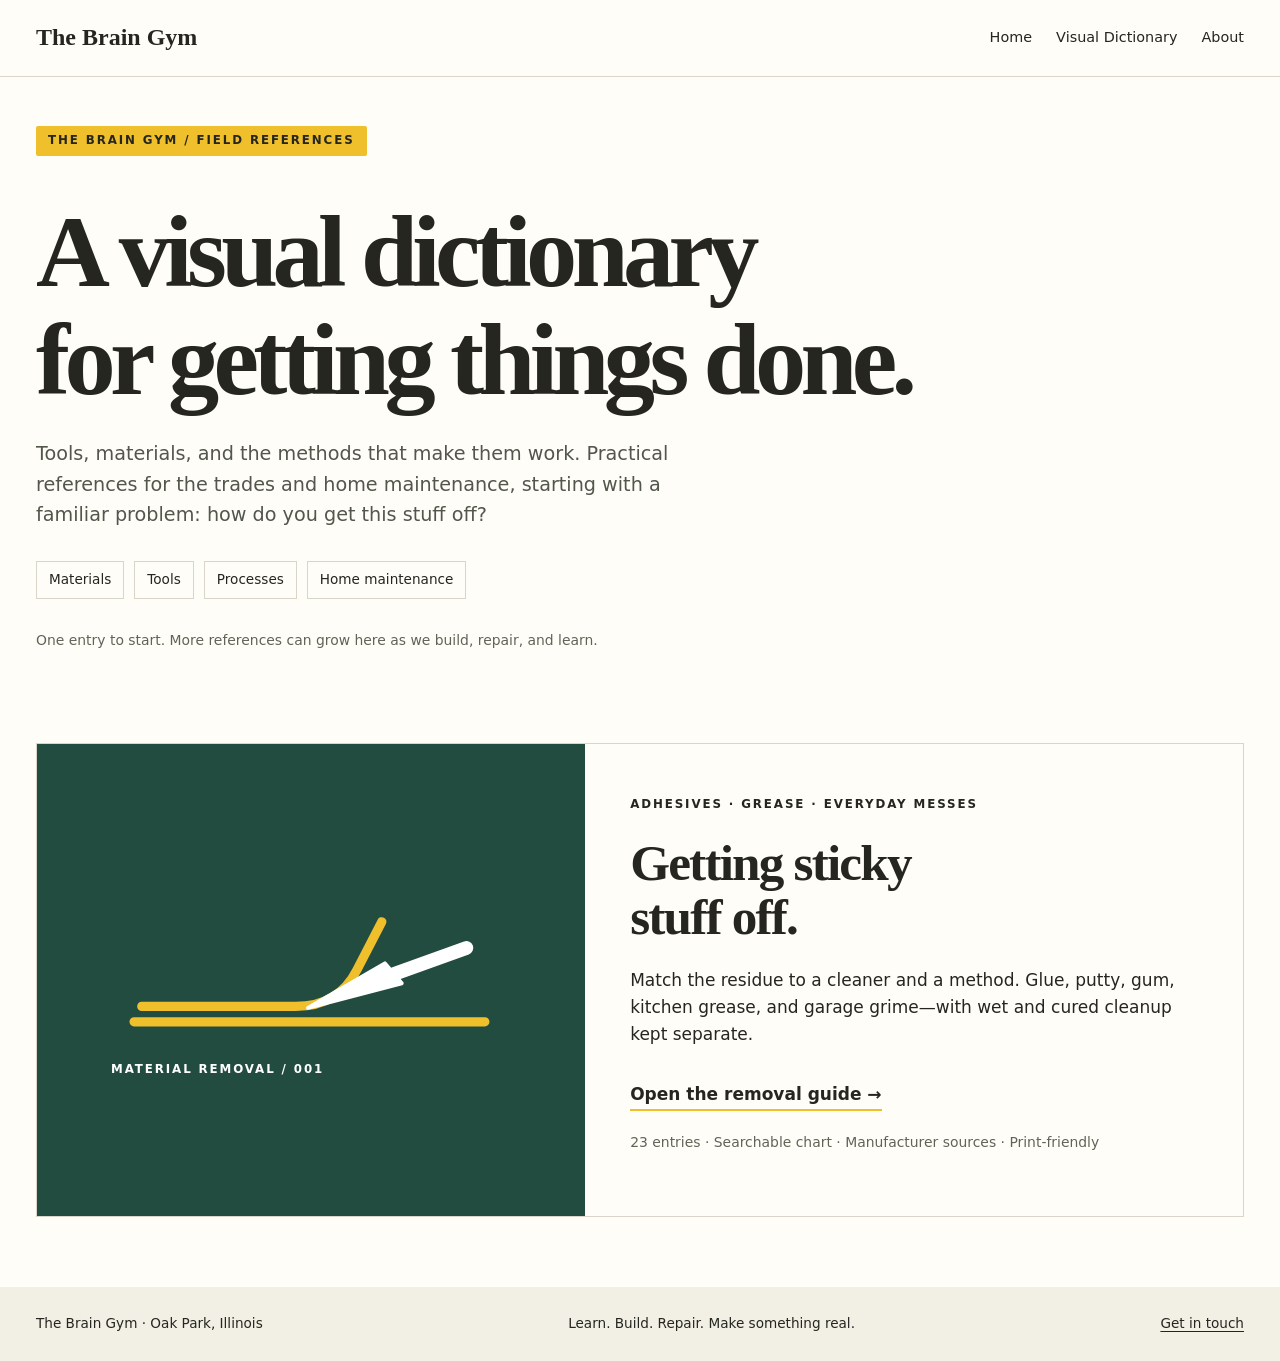
==== visual-dictionary/index.html @ 0ac81e7b "Add Brain Gym visual dictionary and sourced sticky-material removal guide" ====
<!doctype html><html lang="en"><head><meta charset="utf-8"><meta name="viewport" content="width=device-width,initial-scale=1"><meta name="description" content="Visual Dictionary — The Brain Gym visual dictionary of trades and home maintenance."><meta name="theme-color" content="#234c40"><title>Visual Dictionary | The Brain Gym</title><style>
:root{--ink:#252620;--muted:#626357;--paper:#fffdf7;--soft:#f2efe5;--line:#d9d6c9;--yellow:#efbf2c;--green:#234c40;--mint:#e1eee6;--rust:#8b482f}*{box-sizing:border-box}body{margin:0;background:var(--paper);color:var(--ink);font:17px/1.6 system-ui,sans-serif}a{color:inherit;text-underline-offset:.2em}a:hover{color:var(--rust)}h1,h2,h3,.brand{font-family:Georgia,serif;line-height:1.06}h1{font-size:clamp(3.2rem,8vw,6.9rem);letter-spacing:-.055em;margin:24px 0}h2{font-size:clamp(2rem,4vw,3.2rem);letter-spacing:-.035em;margin:12px 0 22px}h3{font-size:1.5rem;margin:16px 0 10px}p{margin:0 0 18px}.wrap{max-width:1400px;margin:auto;padding:0 36px}.top{border-bottom:1px solid var(--line)}.top .wrap{display:flex;gap:24px;justify-content:space-between;align-items:center;min-height:76px}.brand{font-size:1.5rem;font-weight:bold;text-decoration:none}.top nav{display:flex;gap:24px;font-size:.9rem}.top nav a{text-decoration:none}.eyebrow{font:700 .74rem/1.5 system-ui,sans-serif;text-transform:uppercase;letter-spacing:.16em}.intro{padding-top:48px;padding-bottom:54px}.crumb{font-size:.85rem;color:var(--muted);margin-bottom:40px}.hero-grid{display:grid;grid-template-columns:1.4fr 1fr;gap:64px;align-items:end}.deck{max-width:690px;font-size:1.2rem;color:#52564b}.issue{display:inline-block;background:var(--yellow);padding:6px 12px;border-radius:2px}.hero-note{border-top:2px solid var(--green);padding:22px 0 0}.hero-note strong{font-family:Georgia,serif;font-size:1.6rem;line-height:1.25;display:block;margin-bottom:12px}.small{font-size:.87rem;color:var(--muted)}.mechanisms{background:var(--green);color:var(--paper);padding:42px 0 48px}.mechanisms .eyebrow{color:#d5e3cc}.method-grid{display:grid;grid-template-columns:repeat(4,1fr);gap:28px}.method svg{width:100%;height:112px;border-bottom:1px solid #749082;display:block}.method p{color:#dce8df;font-size:.91rem;margin:0}.method h3{font-size:1.45rem}.guide{padding-top:54px;padding-bottom:54px}.toolbar{display:flex;gap:16px;align-items:end;flex-wrap:wrap;padding:20px;background:var(--soft);border:1px solid var(--line)}label{display:flex;flex-direction:column;gap:6px;font-size:.8rem;font-weight:700}label.search{flex:1;min-width:200px}input,select,button{font:inherit}input,select{height:46px;border:1px solid #999c8e;background:var(--paper);color:var(--ink);border-radius:3px;padding:8px 12px;width:100%}button,.button{border:1px solid var(--ink);padding:11px 18px;background:var(--ink);color:white;cursor:pointer;font:600 .9rem/1.4 system-ui,sans-serif;text-decoration:none;display:inline-block;border-radius:2px}button:hover,.button:hover{background:var(--green);color:white}:focus-visible{outline:3px solid #b37613;outline-offset:3px}.legend{display:flex;gap:18px;flex-wrap:wrap;font-size:.85rem;margin:18px 0}.legend span{display:inline-flex;gap:7px;align-items:center}.tag{font-size:.75rem;font-weight:700;background:var(--mint);color:var(--green);padding:4px 8px;border-radius:3px;display:inline-block;line-height:1.35}.tag.dry{background:#f5e6c5;color:#754619}.dash{color:#797b6f}.table-wrap{overflow-x:auto;border:1px solid var(--line)}table{border-collapse:collapse;width:100%;font-size:.84rem;min-width:1100px}caption{text-align:left;padding:16px;background:var(--soft);font-weight:600}th{text-align:left;vertical-align:bottom;background:var(--green);color:white;padding:15px 12px;font-size:.76rem}td{padding:16px 12px;border-bottom:1px solid var(--line);vertical-align:top}tbody tr:nth-child(even){background:#f7f5ee}td:first-child{width:190px}td strong{display:block;font-size:.95rem;line-height:1.3}td small{display:block;color:var(--muted);margin-top:5px}td:last-child{width:300px;min-width:245px}td .sources{margin-top:10px;font-size:.78rem}td .sources a{margin-right:8px}tr[hidden]{display:none!important}.empty{padding:32px;background:var(--soft)}.notes{margin-top:18px;font-size:.85rem;color:var(--muted)}.notes p{margin:8px 0}.practice{display:grid;grid-template-columns:1fr 1fr;gap:40px;padding-top:42px;padding-bottom:42px;border-top:1px solid var(--line)}.practice article{padding:28px;background:var(--soft)}.practice h3{margin-top:0}.practice ul{padding-left:20px}.practice li{margin:10px 0}.refs{border-top:1px solid var(--line);padding-top:48px;padding-bottom:48px}.refs ol{columns:2;column-gap:50px;padding-left:25px;font-size:.9rem}.refs li{break-inside:avoid;margin:0 0 12px;padding-left:5px}.refs li:target{background:#ffedaa}.footer{padding:26px 0;background:var(--soft);font-size:.85rem}.footer .wrap{display:flex;justify-content:space-between;gap:20px;flex-wrap:wrap}.entry{border:1px solid var(--line);display:grid;grid-template-columns:1fr 1.2fr;text-decoration:none;margin:20px 0 70px;background:var(--paper)}.entry-art{padding:42px;background:var(--green);color:white;display:grid;place-content:center}.entry-art svg{width:100%;max-width:400px;height:180px}.entry-copy{padding:45px}.entry-copy h2{margin-top:20px}.entry:hover{border-color:var(--green);color:var(--ink)}.entry .arrow{display:inline-block;border-bottom:2px solid var(--yellow);font-weight:700;margin-top:15px}.topic-list{display:flex;gap:10px;flex-wrap:wrap;margin:30px 0}.topic-list span{border:1px solid var(--line);padding:7px 12px;font-size:.85rem}
@media(max-width:950px){.hero-grid{grid-template-columns:1fr;gap:20px}.method-grid{grid-template-columns:1fr 1fr}.practice{gap:20px}.entry-copy{padding:30px}}
@media(max-width:650px){.wrap{padding:0 20px}.top .wrap{padding-top:15px;padding-bottom:15px;align-items:flex-start;flex-direction:column;gap:10px}.top nav{gap:18px}.intro{padding-top:28px;padding-bottom:36px}.crumb{margin-bottom:25px}.method-grid{gap:20px}.method h3{font-size:1.25rem}.method p{font-size:.83rem}.guide{padding-top:35px}.toolbar{gap:12px;padding:15px}.toolbar label{flex:1;min-width:135px}.toolbar label.search{flex-basis:100%}.practice,.entry{grid-template-columns:1fr}.refs ol{columns:1}.entry-copy{padding:25px}.entry-art{padding:20px}.table-wrap{border:0;overflow:visible}table{min-width:0;display:block}caption{display:block;font-size:.8rem;padding:12px}thead{display:none}tbody{display:block}tbody tr{display:grid;grid-template-columns:1fr 1fr;border:1px solid var(--line);margin-bottom:18px;background:var(--paper)!important}td{display:block;width:auto!important;min-width:0!important;padding:12px;border:0}td:first-child,td:last-child{grid-column:1/-1;background:var(--soft)}td:first-child strong{font-size:1.13rem}td:not(:first-child):not(:last-child)::before{content:attr(data-label);display:block;color:var(--muted);font-size:.7rem;margin-bottom:6px;font-weight:700}td:last-child{font-size:.88rem}.notes{font-size:.8rem}.legend{gap:10px}.hero-note{margin-top:10px}.entry{margin-bottom:40px}}
@media print{body{font-size:10pt;background:white;color:black}.top,.toolbar,.no-print,.mechanisms{display:none}.wrap{max-width:none;padding:0}.intro{padding-top:0;padding-bottom:15px}h1{font-size:32pt}.hero-grid{display:block}.hero-note{display:none}.guide{padding-top:10px;padding-bottom:10px}.table-wrap{overflow:visible;border:0}table{min-width:0;font-size:8pt;display:table}thead{display:table-header-group}tbody{display:table-row-group}tbody tr{display:table-row!important;break-inside:avoid}td,th{padding:6px;display:table-cell}td:first-child{width:120px}td:last-child{min-width:0;width:210px}th{background:#eee;color:black}caption{display:table-caption}a{color:black}.refs ol{columns:2;font-size:8pt}.practice{gap:15px}.practice article{padding:12px}.refs{padding-top:15px}.tag{font-size:7pt}.legend{font-size:8pt}.footer{background:white}}
</style></head><body><header class="top"><div class="wrap"><a class="brand" href="../index.html">The Brain Gym</a><nav aria-label="Main navigation"><a href="../index.html">Home</a><a href="index.html" aria-current="page">Visual Dictionary</a><a href="../about.html">About</a></nav></div></header><main><section class="intro wrap"><p class="eyebrow issue">The Brain Gym / Field references</p><h1>A visual dictionary<br>for getting things done.</h1><p class="deck">Tools, materials, and the methods that make them work. Practical references for the trades and home maintenance, starting with a familiar problem: how do you get this stuff off?</p><div class="topic-list" aria-label="Dictionary scope"><span>Materials</span><span>Tools</span><span>Processes</span><span>Home maintenance</span></div><p class="small">One entry to start. More references can grow here as we build, repair, and learn.</p></section><section class="wrap" aria-label="Dictionary entries"><a class="entry" href="sticky-materials.html"><div class="entry-art"><svg viewBox="0 0 260 110" role="img" aria-label="A scraper lifting a layer from a surface"><g fill="none" stroke="currentColor" stroke-width="2.5" stroke-linecap="round" stroke-linejoin="round"><path d="M15 88h228M20 78h100q28 0 40-24l16-31" stroke="#efbf2c" stroke-width="6"/><path d="m128 79 61-16-11-13-50 29z" fill="currentColor"/><path d="m184 57 47-17" stroke-width="9"/></g></svg><span class="eyebrow">Material removal / 001</span></div><div class="entry-copy"><span class="eyebrow">Adhesives · Grease · Everyday messes</span><h2>Getting sticky<br>stuff off.</h2><p>Match the residue to a cleaner and a method. Glue, putty, gum, kitchen grease, and garage grime—with wet and cured cleanup kept separate.</p><span class="arrow">Open the removal guide →</span><p class="small" style="margin-top:20px">23 entries · Searchable chart · Manufacturer sources · Print-friendly</p></div></a></section></main><footer class="footer"><div class="wrap"><span>The Brain Gym · Oak Park, Illinois</span><span>Learn. Build. Repair. Make something real.</span><a href="mailto:misterb@opbraingym.com">Get in touch</a></div></footer></body></html>
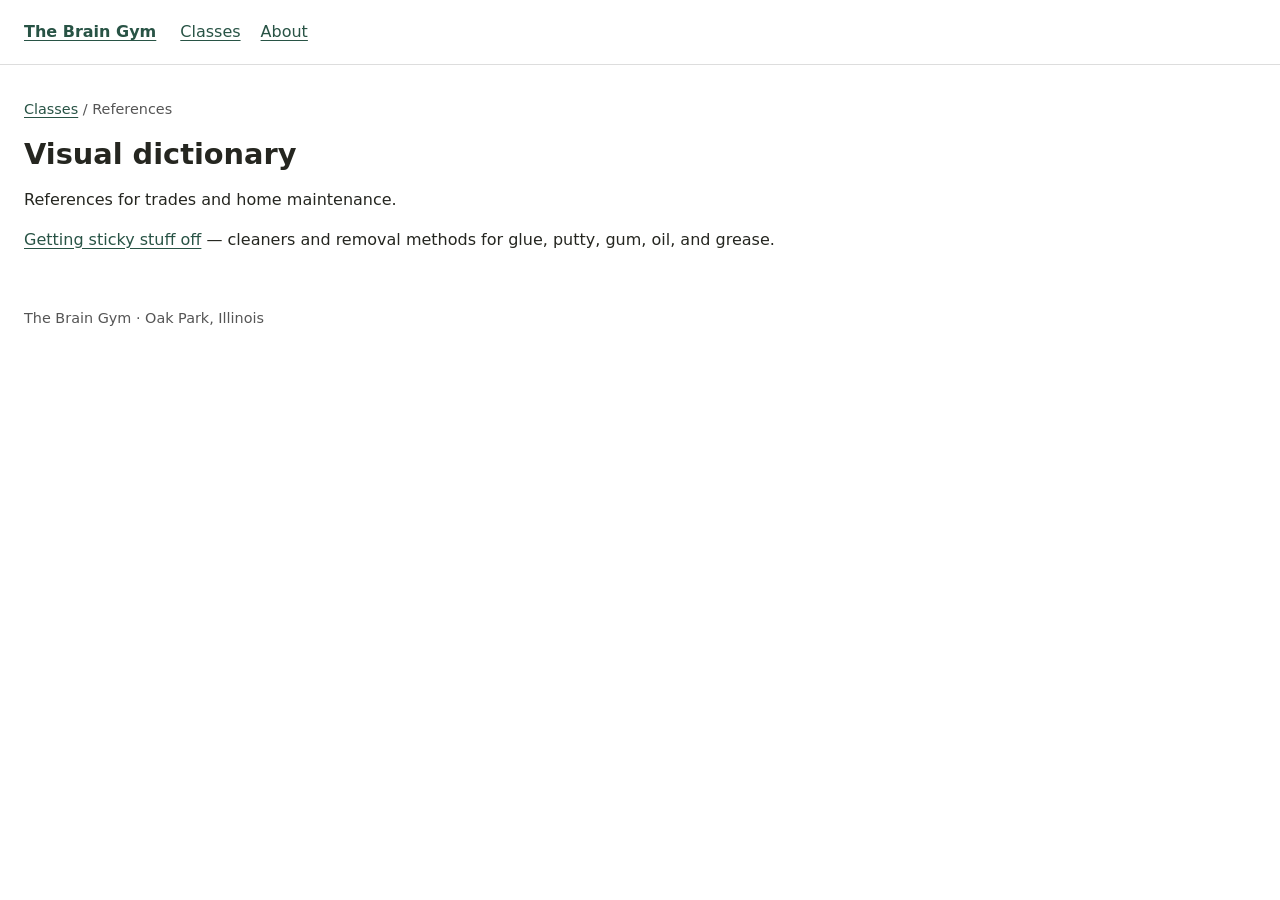
==== commit 44523617: "Simplify cleanup guide into sticky-header matrix under Classes" ====
--- a/visual-dictionary/index.html
+++ b/visual-dictionary/index.html
@@ -1,6 +1 @@
-<!doctype html><html lang="en"><head><meta charset="utf-8"><meta name="viewport" content="width=device-width,initial-scale=1"><meta name="description" content="Visual Dictionary — The Brain Gym visual dictionary of trades and home maintenance."><meta name="theme-color" content="#234c40"><title>Visual Dictionary | The Brain Gym</title><style>
-:root{--ink:#252620;--muted:#626357;--paper:#fffdf7;--soft:#f2efe5;--line:#d9d6c9;--yellow:#efbf2c;--green:#234c40;--mint:#e1eee6;--rust:#8b482f}*{box-sizing:border-box}body{margin:0;background:var(--paper);color:var(--ink);font:17px/1.6 system-ui,sans-serif}a{color:inherit;text-underline-offset:.2em}a:hover{color:var(--rust)}h1,h2,h3,.brand{font-family:Georgia,serif;line-height:1.06}h1{font-size:clamp(3.2rem,8vw,6.9rem);letter-spacing:-.055em;margin:24px 0}h2{font-size:clamp(2rem,4vw,3.2rem);letter-spacing:-.035em;margin:12px 0 22px}h3{font-size:1.5rem;margin:16px 0 10px}p{margin:0 0 18px}.wrap{max-width:1400px;margin:auto;padding:0 36px}.top{border-bottom:1px solid var(--line)}.top .wrap{display:flex;gap:24px;justify-content:space-between;align-items:center;min-height:76px}.brand{font-size:1.5rem;font-weight:bold;text-decoration:none}.top nav{display:flex;gap:24px;font-size:.9rem}.top nav a{text-decoration:none}.eyebrow{font:700 .74rem/1.5 system-ui,sans-serif;text-transform:uppercase;letter-spacing:.16em}.intro{padding-top:48px;padding-bottom:54px}.crumb{font-size:.85rem;color:var(--muted);margin-bottom:40px}.hero-grid{display:grid;grid-template-columns:1.4fr 1fr;gap:64px;align-items:end}.deck{max-width:690px;font-size:1.2rem;color:#52564b}.issue{display:inline-block;background:var(--yellow);padding:6px 12px;border-radius:2px}.hero-note{border-top:2px solid var(--green);padding:22px 0 0}.hero-note strong{font-family:Georgia,serif;font-size:1.6rem;line-height:1.25;display:block;margin-bottom:12px}.small{font-size:.87rem;color:var(--muted)}.mechanisms{background:var(--green);color:var(--paper);padding:42px 0 48px}.mechanisms .eyebrow{color:#d5e3cc}.method-grid{display:grid;grid-template-columns:repeat(4,1fr);gap:28px}.method svg{width:100%;height:112px;border-bottom:1px solid #749082;display:block}.method p{color:#dce8df;font-size:.91rem;margin:0}.method h3{font-size:1.45rem}.guide{padding-top:54px;padding-bottom:54px}.toolbar{display:flex;gap:16px;align-items:end;flex-wrap:wrap;padding:20px;background:var(--soft);border:1px solid var(--line)}label{display:flex;flex-direction:column;gap:6px;font-size:.8rem;font-weight:700}label.search{flex:1;min-width:200px}input,select,button{font:inherit}input,select{height:46px;border:1px solid #999c8e;background:var(--paper);color:var(--ink);border-radius:3px;padding:8px 12px;width:100%}button,.button{border:1px solid var(--ink);padding:11px 18px;background:var(--ink);color:white;cursor:pointer;font:600 .9rem/1.4 system-ui,sans-serif;text-decoration:none;display:inline-block;border-radius:2px}button:hover,.button:hover{background:var(--green);color:white}:focus-visible{outline:3px solid #b37613;outline-offset:3px}.legend{display:flex;gap:18px;flex-wrap:wrap;font-size:.85rem;margin:18px 0}.legend span{display:inline-flex;gap:7px;align-items:center}.tag{font-size:.75rem;font-weight:700;background:var(--mint);color:var(--green);padding:4px 8px;border-radius:3px;display:inline-block;line-height:1.35}.tag.dry{background:#f5e6c5;color:#754619}.dash{color:#797b6f}.table-wrap{overflow-x:auto;border:1px solid var(--line)}table{border-collapse:collapse;width:100%;font-size:.84rem;min-width:1100px}caption{text-align:left;padding:16px;background:var(--soft);font-weight:600}th{text-align:left;vertical-align:bottom;background:var(--green);color:white;padding:15px 12px;font-size:.76rem}td{padding:16px 12px;border-bottom:1px solid var(--line);vertical-align:top}tbody tr:nth-child(even){background:#f7f5ee}td:first-child{width:190px}td strong{display:block;font-size:.95rem;line-height:1.3}td small{display:block;color:var(--muted);margin-top:5px}td:last-child{width:300px;min-width:245px}td .sources{margin-top:10px;font-size:.78rem}td .sources a{margin-right:8px}tr[hidden]{display:none!important}.empty{padding:32px;background:var(--soft)}.notes{margin-top:18px;font-size:.85rem;color:var(--muted)}.notes p{margin:8px 0}.practice{display:grid;grid-template-columns:1fr 1fr;gap:40px;padding-top:42px;padding-bottom:42px;border-top:1px solid var(--line)}.practice article{padding:28px;background:var(--soft)}.practice h3{margin-top:0}.practice ul{padding-left:20px}.practice li{margin:10px 0}.refs{border-top:1px solid var(--line);padding-top:48px;padding-bottom:48px}.refs ol{columns:2;column-gap:50px;padding-left:25px;font-size:.9rem}.refs li{break-inside:avoid;margin:0 0 12px;padding-left:5px}.refs li:target{background:#ffedaa}.footer{padding:26px 0;background:var(--soft);font-size:.85rem}.footer .wrap{display:flex;justify-content:space-between;gap:20px;flex-wrap:wrap}.entry{border:1px solid var(--line);display:grid;grid-template-columns:1fr 1.2fr;text-decoration:none;margin:20px 0 70px;background:var(--paper)}.entry-art{padding:42px;background:var(--green);color:white;display:grid;place-content:center}.entry-art svg{width:100%;max-width:400px;height:180px}.entry-copy{padding:45px}.entry-copy h2{margin-top:20px}.entry:hover{border-color:var(--green);color:var(--ink)}.entry .arrow{display:inline-block;border-bottom:2px solid var(--yellow);font-weight:700;margin-top:15px}.topic-list{display:flex;gap:10px;flex-wrap:wrap;margin:30px 0}.topic-list span{border:1px solid var(--line);padding:7px 12px;font-size:.85rem}
-@media(max-width:950px){.hero-grid{grid-template-columns:1fr;gap:20px}.method-grid{grid-template-columns:1fr 1fr}.practice{gap:20px}.entry-copy{padding:30px}}
-@media(max-width:650px){.wrap{padding:0 20px}.top .wrap{padding-top:15px;padding-bottom:15px;align-items:flex-start;flex-direction:column;gap:10px}.top nav{gap:18px}.intro{padding-top:28px;padding-bottom:36px}.crumb{margin-bottom:25px}.method-grid{gap:20px}.method h3{font-size:1.25rem}.method p{font-size:.83rem}.guide{padding-top:35px}.toolbar{gap:12px;padding:15px}.toolbar label{flex:1;min-width:135px}.toolbar label.search{flex-basis:100%}.practice,.entry{grid-template-columns:1fr}.refs ol{columns:1}.entry-copy{padding:25px}.entry-art{padding:20px}.table-wrap{border:0;overflow:visible}table{min-width:0;display:block}caption{display:block;font-size:.8rem;padding:12px}thead{display:none}tbody{display:block}tbody tr{display:grid;grid-template-columns:1fr 1fr;border:1px solid var(--line);margin-bottom:18px;background:var(--paper)!important}td{display:block;width:auto!important;min-width:0!important;padding:12px;border:0}td:first-child,td:last-child{grid-column:1/-1;background:var(--soft)}td:first-child strong{font-size:1.13rem}td:not(:first-child):not(:last-child)::before{content:attr(data-label);display:block;color:var(--muted);font-size:.7rem;margin-bottom:6px;font-weight:700}td:last-child{font-size:.88rem}.notes{font-size:.8rem}.legend{gap:10px}.hero-note{margin-top:10px}.entry{margin-bottom:40px}}
-@media print{body{font-size:10pt;background:white;color:black}.top,.toolbar,.no-print,.mechanisms{display:none}.wrap{max-width:none;padding:0}.intro{padding-top:0;padding-bottom:15px}h1{font-size:32pt}.hero-grid{display:block}.hero-note{display:none}.guide{padding-top:10px;padding-bottom:10px}.table-wrap{overflow:visible;border:0}table{min-width:0;font-size:8pt;display:table}thead{display:table-header-group}tbody{display:table-row-group}tbody tr{display:table-row!important;break-inside:avoid}td,th{padding:6px;display:table-cell}td:first-child{width:120px}td:last-child{min-width:0;width:210px}th{background:#eee;color:black}caption{display:table-caption}a{color:black}.refs ol{columns:2;font-size:8pt}.practice{gap:15px}.practice article{padding:12px}.refs{padding-top:15px}.tag{font-size:7pt}.legend{font-size:8pt}.footer{background:white}}
-</style></head><body><header class="top"><div class="wrap"><a class="brand" href="../index.html">The Brain Gym</a><nav aria-label="Main navigation"><a href="../index.html">Home</a><a href="index.html" aria-current="page">Visual Dictionary</a><a href="../about.html">About</a></nav></div></header><main><section class="intro wrap"><p class="eyebrow issue">The Brain Gym / Field references</p><h1>A visual dictionary<br>for getting things done.</h1><p class="deck">Tools, materials, and the methods that make them work. Practical references for the trades and home maintenance, starting with a familiar problem: how do you get this stuff off?</p><div class="topic-list" aria-label="Dictionary scope"><span>Materials</span><span>Tools</span><span>Processes</span><span>Home maintenance</span></div><p class="small">One entry to start. More references can grow here as we build, repair, and learn.</p></section><section class="wrap" aria-label="Dictionary entries"><a class="entry" href="sticky-materials.html"><div class="entry-art"><svg viewBox="0 0 260 110" role="img" aria-label="A scraper lifting a layer from a surface"><g fill="none" stroke="currentColor" stroke-width="2.5" stroke-linecap="round" stroke-linejoin="round"><path d="M15 88h228M20 78h100q28 0 40-24l16-31" stroke="#efbf2c" stroke-width="6"/><path d="m128 79 61-16-11-13-50 29z" fill="currentColor"/><path d="m184 57 47-17" stroke-width="9"/></g></svg><span class="eyebrow">Material removal / 001</span></div><div class="entry-copy"><span class="eyebrow">Adhesives · Grease · Everyday messes</span><h2>Getting sticky<br>stuff off.</h2><p>Match the residue to a cleaner and a method. Glue, putty, gum, kitchen grease, and garage grime—with wet and cured cleanup kept separate.</p><span class="arrow">Open the removal guide →</span><p class="small" style="margin-top:20px">23 entries · Searchable chart · Manufacturer sources · Print-friendly</p></div></a></section></main><footer class="footer"><div class="wrap"><span>The Brain Gym · Oak Park, Illinois</span><span>Learn. Build. Repair. Make something real.</span><a href="mailto:misterb@opbraingym.com">Get in touch</a></div></footer></body></html>+<!doctype html><html lang="en"><head><meta charset="utf-8"><meta name="viewport" content="width=device-width,initial-scale=1"><title>Class references | The Brain Gym</title><style>*{box-sizing:border-box}body{margin:0;color:#252620;background:#fff;font:16px/1.5 system-ui,sans-serif}header,main,footer{max-width:1440px;margin:auto;padding:20px 24px}header{border-bottom:1px solid #ddd;display:flex;gap:24px;align-items:center}a{color:#285345;text-underline-offset:3px}header>a{font-weight:700}nav{display:flex;gap:20px}h1{font-size:1.8rem;line-height:1.2;margin:16px 0}h2{font-size:1.2rem;margin-top:30px}p{max-width:95ch}.crumb,footer{font-size:.9rem;color:#555}.table-wrap{overflow:auto;max-height:72vh;border:1px solid #bbb;isolation:isolate;overscroll-behavior:contain}table{border-collapse:separate;border-spacing:0;font-size:.85rem;min-width:1840px;width:100%}th,td{border-right:1px solid #ddd;border-bottom:1px solid #ddd;padding:12px 10px;text-align:center;vertical-align:top}thead th{position:sticky;top:0;z-index:3;background:#ededeb;min-width:110px}tbody th{position:sticky;left:0;z-index:2;background:#f8f8f6;text-align:left;min-width:235px;max-width:235px}thead th:first-child{left:0;z-index:4;min-width:235px;background:#e4e4e0;text-align:left}tbody tr:nth-child(even) td{background:#fafafa}small{display:block;font-weight:400;color:#555}td{color:#244c3e}td.empty{color:#777}li{margin-bottom:12px;scroll-margin-top:20px}.notes{max-width:105ch}.table-wrap:focus{outline:3px solid #285345;outline-offset:3px}@media(max-width:600px){header,main,footer{padding:16px}h1{font-size:1.5rem}tbody th,thead th:first-child{min-width:170px;max-width:170px}th,td{padding:10px 8px}.table-wrap{max-height:70vh}}@media print{@page{size:landscape;margin:10mm}header,footer,.scroll-tip{display:none}main{padding:0}table{min-width:0;font-size:7pt}th,td{padding:4px;min-width:0!important;max-width:none!important}.table-wrap{overflow:visible;max-height:none;border:0}thead th,tbody th{position:static}thead{display:table-header-group}tr{break-inside:avoid}.notes{font-size:9pt}}</style></head><body><header><a href="../index.html">The Brain Gym</a><nav aria-label="Main navigation"><a href="../classes.html">Classes</a><a href="../about.html">About</a></nav></header><main><p class="crumb"><a href="../classes.html">Classes</a> / References</p><h1>Visual dictionary</h1><p>References for trades and home maintenance.</p><p><a href="sticky-materials.html">Getting sticky stuff off</a> — cleaners and removal methods for glue, putty, gum, oil, and grease.</p></main><footer>The Brain Gym · Oak Park, Illinois</footer></body></html>
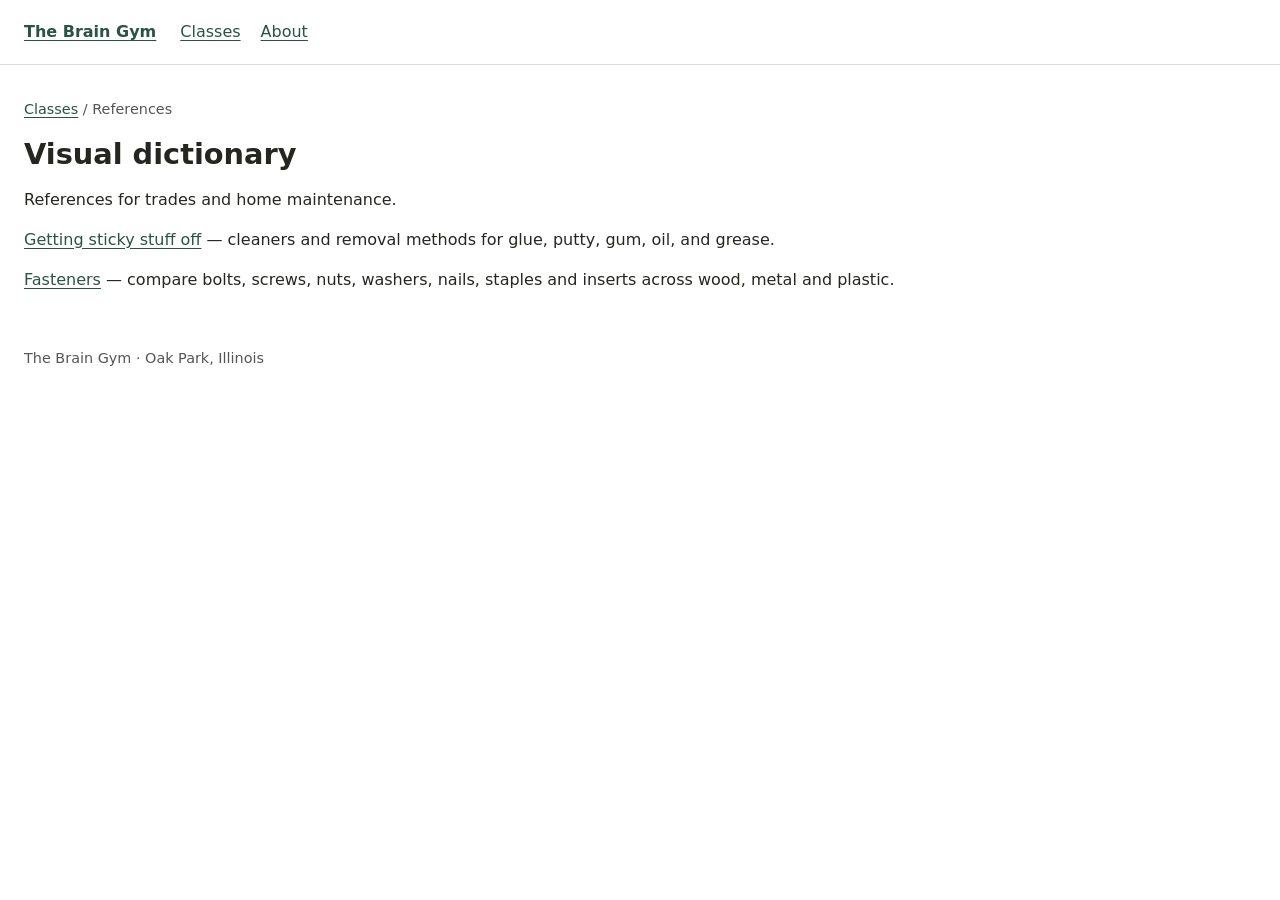
==== commit 50c8f5d1: "Add sourced fastener and material matrix to class references" ====
--- a/visual-dictionary/index.html
+++ b/visual-dictionary/index.html
@@ -1 +1 @@
-<!doctype html><html lang="en"><head><meta charset="utf-8"><meta name="viewport" content="width=device-width,initial-scale=1"><title>Class references | The Brain Gym</title><style>*{box-sizing:border-box}body{margin:0;color:#252620;background:#fff;font:16px/1.5 system-ui,sans-serif}header,main,footer{max-width:1440px;margin:auto;padding:20px 24px}header{border-bottom:1px solid #ddd;display:flex;gap:24px;align-items:center}a{color:#285345;text-underline-offset:3px}header>a{font-weight:700}nav{display:flex;gap:20px}h1{font-size:1.8rem;line-height:1.2;margin:16px 0}h2{font-size:1.2rem;margin-top:30px}p{max-width:95ch}.crumb,footer{font-size:.9rem;color:#555}.table-wrap{overflow:auto;max-height:72vh;border:1px solid #bbb;isolation:isolate;overscroll-behavior:contain}table{border-collapse:separate;border-spacing:0;font-size:.85rem;min-width:1840px;width:100%}th,td{border-right:1px solid #ddd;border-bottom:1px solid #ddd;padding:12px 10px;text-align:center;vertical-align:top}thead th{position:sticky;top:0;z-index:3;background:#ededeb;min-width:110px}tbody th{position:sticky;left:0;z-index:2;background:#f8f8f6;text-align:left;min-width:235px;max-width:235px}thead th:first-child{left:0;z-index:4;min-width:235px;background:#e4e4e0;text-align:left}tbody tr:nth-child(even) td{background:#fafafa}small{display:block;font-weight:400;color:#555}td{color:#244c3e}td.empty{color:#777}li{margin-bottom:12px;scroll-margin-top:20px}.notes{max-width:105ch}.table-wrap:focus{outline:3px solid #285345;outline-offset:3px}@media(max-width:600px){header,main,footer{padding:16px}h1{font-size:1.5rem}tbody th,thead th:first-child{min-width:170px;max-width:170px}th,td{padding:10px 8px}.table-wrap{max-height:70vh}}@media print{@page{size:landscape;margin:10mm}header,footer,.scroll-tip{display:none}main{padding:0}table{min-width:0;font-size:7pt}th,td{padding:4px;min-width:0!important;max-width:none!important}.table-wrap{overflow:visible;max-height:none;border:0}thead th,tbody th{position:static}thead{display:table-header-group}tr{break-inside:avoid}.notes{font-size:9pt}}</style></head><body><header><a href="../index.html">The Brain Gym</a><nav aria-label="Main navigation"><a href="../classes.html">Classes</a><a href="../about.html">About</a></nav></header><main><p class="crumb"><a href="../classes.html">Classes</a> / References</p><h1>Visual dictionary</h1><p>References for trades and home maintenance.</p><p><a href="sticky-materials.html">Getting sticky stuff off</a> — cleaners and removal methods for glue, putty, gum, oil, and grease.</p></main><footer>The Brain Gym · Oak Park, Illinois</footer></body></html>+<!doctype html><html lang="en"><head><meta charset="utf-8"><meta name="viewport" content="width=device-width,initial-scale=1"><title>Class references | The Brain Gym</title><style>*{box-sizing:border-box}body{margin:0;color:#252620;background:#fff;font:16px/1.5 system-ui,sans-serif}header,main,footer{max-width:1440px;margin:auto;padding:20px 24px}header{border-bottom:1px solid #ddd;display:flex;gap:24px;align-items:center}a{color:#285345;text-underline-offset:3px}header>a{font-weight:700}nav{display:flex;gap:20px}h1{font-size:1.8rem;line-height:1.2;margin:16px 0}h2{font-size:1.2rem;margin-top:30px}p{max-width:95ch}.crumb,footer{font-size:.9rem;color:#555}.table-wrap{overflow:auto;max-height:72vh;border:1px solid #bbb;isolation:isolate;overscroll-behavior:contain}table{border-collapse:separate;border-spacing:0;font-size:.85rem;min-width:1840px;width:100%}th,td{border-right:1px solid #ddd;border-bottom:1px solid #ddd;padding:12px 10px;text-align:center;vertical-align:top}thead th{position:sticky;top:0;z-index:3;background:#ededeb;min-width:110px}tbody th{position:sticky;left:0;z-index:2;background:#f8f8f6;text-align:left;min-width:235px;max-width:235px}thead th:first-child{left:0;z-index:4;min-width:235px;background:#e4e4e0;text-align:left}tbody tr:nth-child(even) td{background:#fafafa}small{display:block;font-weight:400;color:#555}td{color:#244c3e}td.empty{color:#777}li{margin-bottom:12px;scroll-margin-top:20px}.notes{max-width:105ch}.table-wrap:focus{outline:3px solid #285345;outline-offset:3px}@media(max-width:600px){header,main,footer{padding:16px}h1{font-size:1.5rem}tbody th,thead th:first-child{min-width:170px;max-width:170px}th,td{padding:10px 8px}.table-wrap{max-height:70vh}}@media print{@page{size:landscape;margin:10mm}header,footer,.scroll-tip{display:none}main{padding:0}table{min-width:0;font-size:7pt}th,td{padding:4px;min-width:0!important;max-width:none!important}.table-wrap{overflow:visible;max-height:none;border:0}thead th,tbody th{position:static}thead{display:table-header-group}tr{break-inside:avoid}.notes{font-size:9pt}}</style></head><body><header><a href="../index.html">The Brain Gym</a><nav aria-label="Main navigation"><a href="../classes.html">Classes</a><a href="../about.html">About</a></nav></header><main><p class="crumb"><a href="../classes.html">Classes</a> / References</p><h1>Visual dictionary</h1><p>References for trades and home maintenance.</p><p><a href="sticky-materials.html">Getting sticky stuff off</a> — cleaners and removal methods for glue, putty, gum, oil, and grease.</p><p><a href="fasteners.html">Fasteners</a> — compare bolts, screws, nuts, washers, nails, staples and inserts across wood, metal and plastic.</p></main><footer>The Brain Gym · Oak Park, Illinois</footer></body></html>
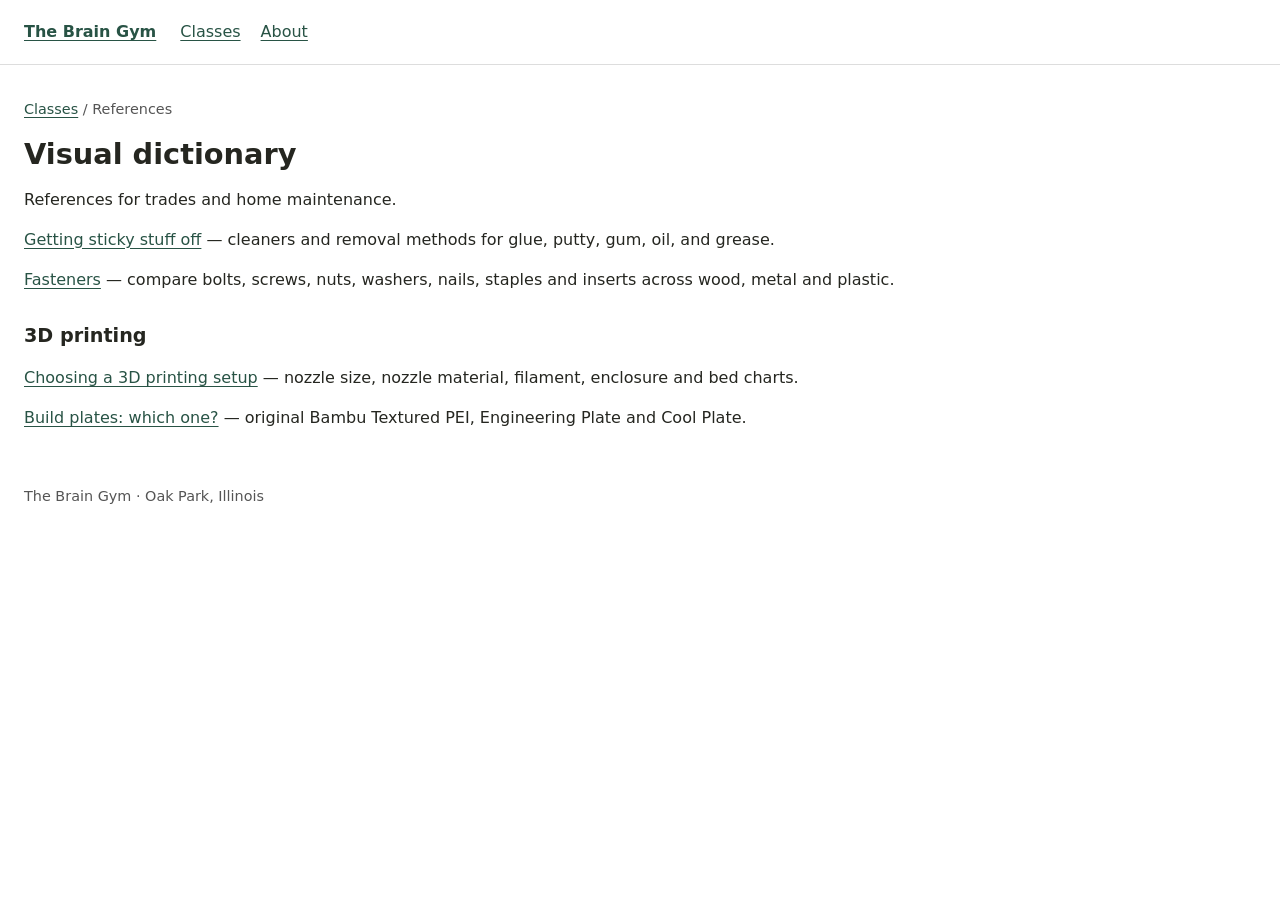
==== commit 9260fdbd: "Add existing 3D printing and build-plate charts to class references" ====
--- a/visual-dictionary/index.html
+++ b/visual-dictionary/index.html
@@ -1 +1 @@
-<!doctype html><html lang="en"><head><meta charset="utf-8"><meta name="viewport" content="width=device-width,initial-scale=1"><title>Class references | The Brain Gym</title><style>*{box-sizing:border-box}body{margin:0;color:#252620;background:#fff;font:16px/1.5 system-ui,sans-serif}header,main,footer{max-width:1440px;margin:auto;padding:20px 24px}header{border-bottom:1px solid #ddd;display:flex;gap:24px;align-items:center}a{color:#285345;text-underline-offset:3px}header>a{font-weight:700}nav{display:flex;gap:20px}h1{font-size:1.8rem;line-height:1.2;margin:16px 0}h2{font-size:1.2rem;margin-top:30px}p{max-width:95ch}.crumb,footer{font-size:.9rem;color:#555}.table-wrap{overflow:auto;max-height:72vh;border:1px solid #bbb;isolation:isolate;overscroll-behavior:contain}table{border-collapse:separate;border-spacing:0;font-size:.85rem;min-width:1840px;width:100%}th,td{border-right:1px solid #ddd;border-bottom:1px solid #ddd;padding:12px 10px;text-align:center;vertical-align:top}thead th{position:sticky;top:0;z-index:3;background:#ededeb;min-width:110px}tbody th{position:sticky;left:0;z-index:2;background:#f8f8f6;text-align:left;min-width:235px;max-width:235px}thead th:first-child{left:0;z-index:4;min-width:235px;background:#e4e4e0;text-align:left}tbody tr:nth-child(even) td{background:#fafafa}small{display:block;font-weight:400;color:#555}td{color:#244c3e}td.empty{color:#777}li{margin-bottom:12px;scroll-margin-top:20px}.notes{max-width:105ch}.table-wrap:focus{outline:3px solid #285345;outline-offset:3px}@media(max-width:600px){header,main,footer{padding:16px}h1{font-size:1.5rem}tbody th,thead th:first-child{min-width:170px;max-width:170px}th,td{padding:10px 8px}.table-wrap{max-height:70vh}}@media print{@page{size:landscape;margin:10mm}header,footer,.scroll-tip{display:none}main{padding:0}table{min-width:0;font-size:7pt}th,td{padding:4px;min-width:0!important;max-width:none!important}.table-wrap{overflow:visible;max-height:none;border:0}thead th,tbody th{position:static}thead{display:table-header-group}tr{break-inside:avoid}.notes{font-size:9pt}}</style></head><body><header><a href="../index.html">The Brain Gym</a><nav aria-label="Main navigation"><a href="../classes.html">Classes</a><a href="../about.html">About</a></nav></header><main><p class="crumb"><a href="../classes.html">Classes</a> / References</p><h1>Visual dictionary</h1><p>References for trades and home maintenance.</p><p><a href="sticky-materials.html">Getting sticky stuff off</a> — cleaners and removal methods for glue, putty, gum, oil, and grease.</p><p><a href="fasteners.html">Fasteners</a> — compare bolts, screws, nuts, washers, nails, staples and inserts across wood, metal and plastic.</p></main><footer>The Brain Gym · Oak Park, Illinois</footer></body></html>+<!doctype html><html lang="en"><head><meta charset="utf-8"><meta name="viewport" content="width=device-width,initial-scale=1"><title>Class references | The Brain Gym</title><style>*{box-sizing:border-box}body{margin:0;color:#252620;background:#fff;font:16px/1.5 system-ui,sans-serif}header,main,footer{max-width:1440px;margin:auto;padding:20px 24px}header{border-bottom:1px solid #ddd;display:flex;gap:24px;align-items:center}a{color:#285345;text-underline-offset:3px}header>a{font-weight:700}nav{display:flex;gap:20px}h1{font-size:1.8rem;line-height:1.2;margin:16px 0}h2{font-size:1.2rem;margin-top:30px}p{max-width:95ch}.crumb,footer{font-size:.9rem;color:#555}.table-wrap{overflow:auto;max-height:72vh;border:1px solid #bbb;isolation:isolate;overscroll-behavior:contain}table{border-collapse:separate;border-spacing:0;font-size:.85rem;min-width:1840px;width:100%}th,td{border-right:1px solid #ddd;border-bottom:1px solid #ddd;padding:12px 10px;text-align:center;vertical-align:top}thead th{position:sticky;top:0;z-index:3;background:#ededeb;min-width:110px}tbody th{position:sticky;left:0;z-index:2;background:#f8f8f6;text-align:left;min-width:235px;max-width:235px}thead th:first-child{left:0;z-index:4;min-width:235px;background:#e4e4e0;text-align:left}tbody tr:nth-child(even) td{background:#fafafa}small{display:block;font-weight:400;color:#555}td{color:#244c3e}td.empty{color:#777}li{margin-bottom:12px;scroll-margin-top:20px}.notes{max-width:105ch}.table-wrap:focus{outline:3px solid #285345;outline-offset:3px}@media(max-width:600px){header,main,footer{padding:16px}h1{font-size:1.5rem}tbody th,thead th:first-child{min-width:170px;max-width:170px}th,td{padding:10px 8px}.table-wrap{max-height:70vh}}@media print{@page{size:landscape;margin:10mm}header,footer,.scroll-tip{display:none}main{padding:0}table{min-width:0;font-size:7pt}th,td{padding:4px;min-width:0!important;max-width:none!important}.table-wrap{overflow:visible;max-height:none;border:0}thead th,tbody th{position:static}thead{display:table-header-group}tr{break-inside:avoid}.notes{font-size:9pt}}</style></head><body><header><a href="../index.html">The Brain Gym</a><nav aria-label="Main navigation"><a href="../classes.html">Classes</a><a href="../about.html">About</a></nav></header><main><p class="crumb"><a href="../classes.html">Classes</a> / References</p><h1>Visual dictionary</h1><p>References for trades and home maintenance.</p><p><a href="sticky-materials.html">Getting sticky stuff off</a> — cleaners and removal methods for glue, putty, gum, oil, and grease.</p><p><a href="fasteners.html">Fasteners</a> — compare bolts, screws, nuts, washers, nails, staples and inserts across wood, metal and plastic.</p><h2>3D printing</h2><p><a href="3d-printing.html">Choosing a 3D printing setup</a> — nozzle size, nozzle material, filament, enclosure and bed charts.</p><p><a href="build-plates.html">Build plates: which one?</a> — original Bambu Textured PEI, Engineering Plate and Cool Plate.</p></main><footer>The Brain Gym · Oak Park, Illinois</footer></body></html>
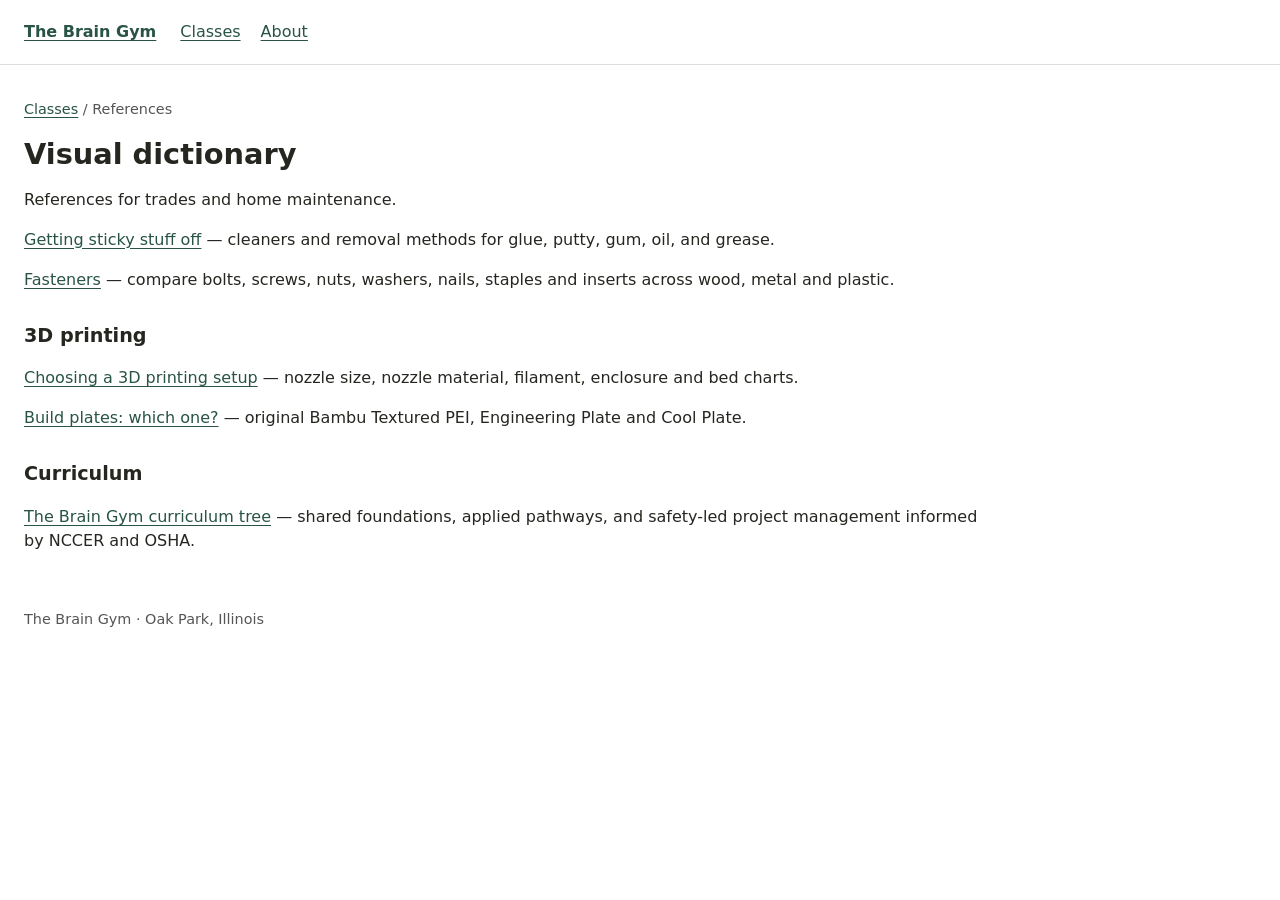
==== commit 67607cf1: "Add curriculum tree, OSHA project competencies and two illustrated class previews" ====
--- a/visual-dictionary/index.html
+++ b/visual-dictionary/index.html
@@ -1 +1 @@
-<!doctype html><html lang="en"><head><meta charset="utf-8"><meta name="viewport" content="width=device-width,initial-scale=1"><title>Class references | The Brain Gym</title><style>*{box-sizing:border-box}body{margin:0;color:#252620;background:#fff;font:16px/1.5 system-ui,sans-serif}header,main,footer{max-width:1440px;margin:auto;padding:20px 24px}header{border-bottom:1px solid #ddd;display:flex;gap:24px;align-items:center}a{color:#285345;text-underline-offset:3px}header>a{font-weight:700}nav{display:flex;gap:20px}h1{font-size:1.8rem;line-height:1.2;margin:16px 0}h2{font-size:1.2rem;margin-top:30px}p{max-width:95ch}.crumb,footer{font-size:.9rem;color:#555}.table-wrap{overflow:auto;max-height:72vh;border:1px solid #bbb;isolation:isolate;overscroll-behavior:contain}table{border-collapse:separate;border-spacing:0;font-size:.85rem;min-width:1840px;width:100%}th,td{border-right:1px solid #ddd;border-bottom:1px solid #ddd;padding:12px 10px;text-align:center;vertical-align:top}thead th{position:sticky;top:0;z-index:3;background:#ededeb;min-width:110px}tbody th{position:sticky;left:0;z-index:2;background:#f8f8f6;text-align:left;min-width:235px;max-width:235px}thead th:first-child{left:0;z-index:4;min-width:235px;background:#e4e4e0;text-align:left}tbody tr:nth-child(even) td{background:#fafafa}small{display:block;font-weight:400;color:#555}td{color:#244c3e}td.empty{color:#777}li{margin-bottom:12px;scroll-margin-top:20px}.notes{max-width:105ch}.table-wrap:focus{outline:3px solid #285345;outline-offset:3px}@media(max-width:600px){header,main,footer{padding:16px}h1{font-size:1.5rem}tbody th,thead th:first-child{min-width:170px;max-width:170px}th,td{padding:10px 8px}.table-wrap{max-height:70vh}}@media print{@page{size:landscape;margin:10mm}header,footer,.scroll-tip{display:none}main{padding:0}table{min-width:0;font-size:7pt}th,td{padding:4px;min-width:0!important;max-width:none!important}.table-wrap{overflow:visible;max-height:none;border:0}thead th,tbody th{position:static}thead{display:table-header-group}tr{break-inside:avoid}.notes{font-size:9pt}}</style></head><body><header><a href="../index.html">The Brain Gym</a><nav aria-label="Main navigation"><a href="../classes.html">Classes</a><a href="../about.html">About</a></nav></header><main><p class="crumb"><a href="../classes.html">Classes</a> / References</p><h1>Visual dictionary</h1><p>References for trades and home maintenance.</p><p><a href="sticky-materials.html">Getting sticky stuff off</a> — cleaners and removal methods for glue, putty, gum, oil, and grease.</p><p><a href="fasteners.html">Fasteners</a> — compare bolts, screws, nuts, washers, nails, staples and inserts across wood, metal and plastic.</p><h2>3D printing</h2><p><a href="3d-printing.html">Choosing a 3D printing setup</a> — nozzle size, nozzle material, filament, enclosure and bed charts.</p><p><a href="build-plates.html">Build plates: which one?</a> — original Bambu Textured PEI, Engineering Plate and Cool Plate.</p></main><footer>The Brain Gym · Oak Park, Illinois</footer></body></html>+<!doctype html><html lang="en"><head><meta charset="utf-8"><meta name="viewport" content="width=device-width,initial-scale=1"><title>Class references | The Brain Gym</title><style>*{box-sizing:border-box}body{margin:0;color:#252620;background:#fff;font:16px/1.5 system-ui,sans-serif}header,main,footer{max-width:1440px;margin:auto;padding:20px 24px}header{border-bottom:1px solid #ddd;display:flex;gap:24px;align-items:center}a{color:#285345;text-underline-offset:3px}header>a{font-weight:700}nav{display:flex;gap:20px}h1{font-size:1.8rem;line-height:1.2;margin:16px 0}h2{font-size:1.2rem;margin-top:30px}p{max-width:95ch}.crumb,footer{font-size:.9rem;color:#555}.table-wrap{overflow:auto;max-height:72vh;border:1px solid #bbb;isolation:isolate;overscroll-behavior:contain}table{border-collapse:separate;border-spacing:0;font-size:.85rem;min-width:1840px;width:100%}th,td{border-right:1px solid #ddd;border-bottom:1px solid #ddd;padding:12px 10px;text-align:center;vertical-align:top}thead th{position:sticky;top:0;z-index:3;background:#ededeb;min-width:110px}tbody th{position:sticky;left:0;z-index:2;background:#f8f8f6;text-align:left;min-width:235px;max-width:235px}thead th:first-child{left:0;z-index:4;min-width:235px;background:#e4e4e0;text-align:left}tbody tr:nth-child(even) td{background:#fafafa}small{display:block;font-weight:400;color:#555}td{color:#244c3e}td.empty{color:#777}li{margin-bottom:12px;scroll-margin-top:20px}.notes{max-width:105ch}.table-wrap:focus{outline:3px solid #285345;outline-offset:3px}@media(max-width:600px){header,main,footer{padding:16px}h1{font-size:1.5rem}tbody th,thead th:first-child{min-width:170px;max-width:170px}th,td{padding:10px 8px}.table-wrap{max-height:70vh}}@media print{@page{size:landscape;margin:10mm}header,footer,.scroll-tip{display:none}main{padding:0}table{min-width:0;font-size:7pt}th,td{padding:4px;min-width:0!important;max-width:none!important}.table-wrap{overflow:visible;max-height:none;border:0}thead th,tbody th{position:static}thead{display:table-header-group}tr{break-inside:avoid}.notes{font-size:9pt}}</style></head><body><header><a href="../index.html">The Brain Gym</a><nav aria-label="Main navigation"><a href="../classes.html">Classes</a><a href="../about.html">About</a></nav></header><main><p class="crumb"><a href="../classes.html">Classes</a> / References</p><h1>Visual dictionary</h1><p>References for trades and home maintenance.</p><p><a href="sticky-materials.html">Getting sticky stuff off</a> — cleaners and removal methods for glue, putty, gum, oil, and grease.</p><p><a href="fasteners.html">Fasteners</a> — compare bolts, screws, nuts, washers, nails, staples and inserts across wood, metal and plastic.</p><h2>3D printing</h2><p><a href="3d-printing.html">Choosing a 3D printing setup</a> — nozzle size, nozzle material, filament, enclosure and bed charts.</p><p><a href="build-plates.html">Build plates: which one?</a> — original Bambu Textured PEI, Engineering Plate and Cool Plate.</p><h2>Curriculum</h2><p><a href="curriculum-tree.html">The Brain Gym curriculum tree</a> — shared foundations, applied pathways, and safety-led project management informed by NCCER and OSHA.</p></main><footer>The Brain Gym · Oak Park, Illinois</footer></body></html>
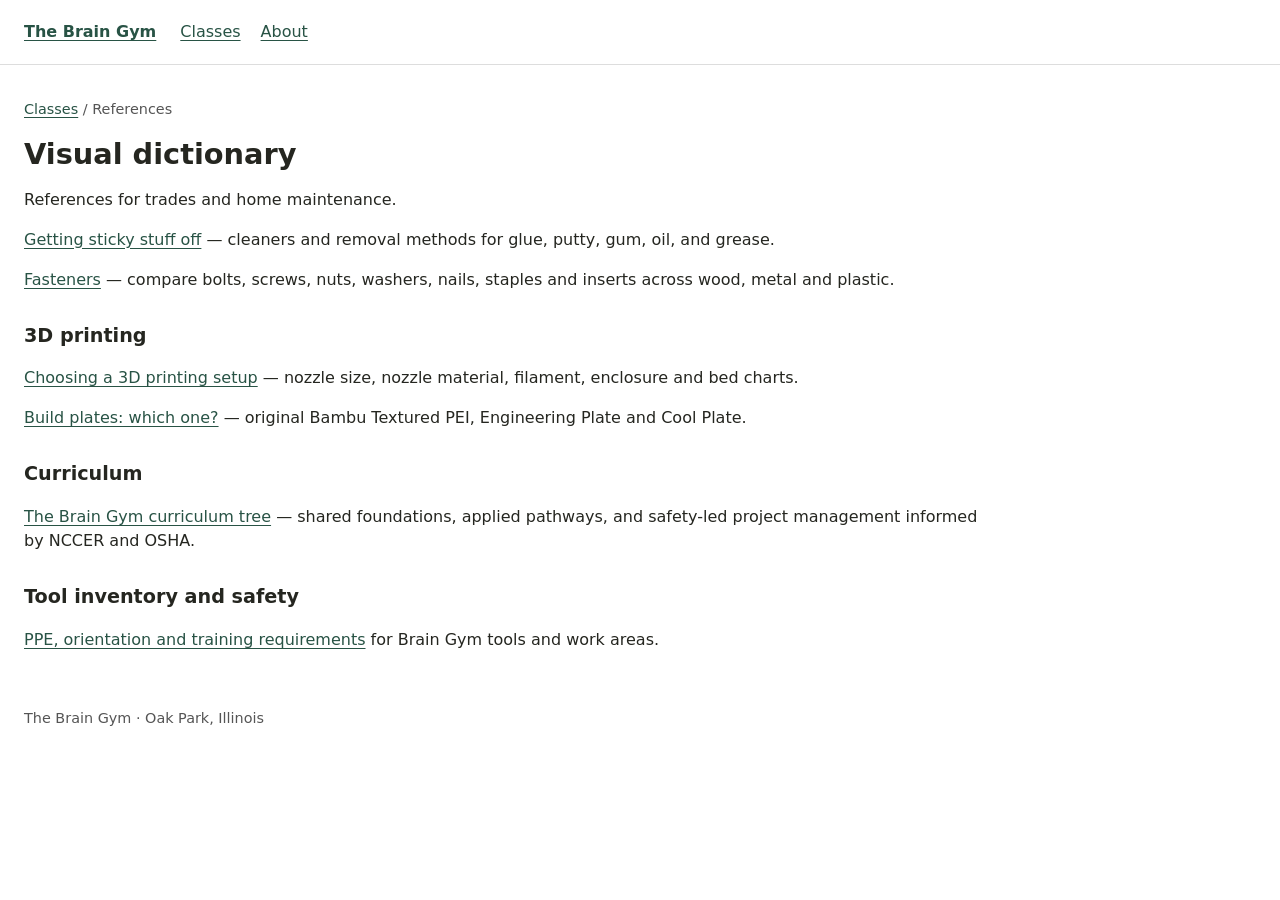
==== commit 7fc6f176: "Connect tool inventory to PPE and training requirements; remove space comparison" ====
--- a/visual-dictionary/index.html
+++ b/visual-dictionary/index.html
@@ -1 +1 @@
-<!doctype html><html lang="en"><head><meta charset="utf-8"><meta name="viewport" content="width=device-width,initial-scale=1"><title>Class references | The Brain Gym</title><style>*{box-sizing:border-box}body{margin:0;color:#252620;background:#fff;font:16px/1.5 system-ui,sans-serif}header,main,footer{max-width:1440px;margin:auto;padding:20px 24px}header{border-bottom:1px solid #ddd;display:flex;gap:24px;align-items:center}a{color:#285345;text-underline-offset:3px}header>a{font-weight:700}nav{display:flex;gap:20px}h1{font-size:1.8rem;line-height:1.2;margin:16px 0}h2{font-size:1.2rem;margin-top:30px}p{max-width:95ch}.crumb,footer{font-size:.9rem;color:#555}.table-wrap{overflow:auto;max-height:72vh;border:1px solid #bbb;isolation:isolate;overscroll-behavior:contain}table{border-collapse:separate;border-spacing:0;font-size:.85rem;min-width:1840px;width:100%}th,td{border-right:1px solid #ddd;border-bottom:1px solid #ddd;padding:12px 10px;text-align:center;vertical-align:top}thead th{position:sticky;top:0;z-index:3;background:#ededeb;min-width:110px}tbody th{position:sticky;left:0;z-index:2;background:#f8f8f6;text-align:left;min-width:235px;max-width:235px}thead th:first-child{left:0;z-index:4;min-width:235px;background:#e4e4e0;text-align:left}tbody tr:nth-child(even) td{background:#fafafa}small{display:block;font-weight:400;color:#555}td{color:#244c3e}td.empty{color:#777}li{margin-bottom:12px;scroll-margin-top:20px}.notes{max-width:105ch}.table-wrap:focus{outline:3px solid #285345;outline-offset:3px}@media(max-width:600px){header,main,footer{padding:16px}h1{font-size:1.5rem}tbody th,thead th:first-child{min-width:170px;max-width:170px}th,td{padding:10px 8px}.table-wrap{max-height:70vh}}@media print{@page{size:landscape;margin:10mm}header,footer,.scroll-tip{display:none}main{padding:0}table{min-width:0;font-size:7pt}th,td{padding:4px;min-width:0!important;max-width:none!important}.table-wrap{overflow:visible;max-height:none;border:0}thead th,tbody th{position:static}thead{display:table-header-group}tr{break-inside:avoid}.notes{font-size:9pt}}</style></head><body><header><a href="../index.html">The Brain Gym</a><nav aria-label="Main navigation"><a href="../classes.html">Classes</a><a href="../about.html">About</a></nav></header><main><p class="crumb"><a href="../classes.html">Classes</a> / References</p><h1>Visual dictionary</h1><p>References for trades and home maintenance.</p><p><a href="sticky-materials.html">Getting sticky stuff off</a> — cleaners and removal methods for glue, putty, gum, oil, and grease.</p><p><a href="fasteners.html">Fasteners</a> — compare bolts, screws, nuts, washers, nails, staples and inserts across wood, metal and plastic.</p><h2>3D printing</h2><p><a href="3d-printing.html">Choosing a 3D printing setup</a> — nozzle size, nozzle material, filament, enclosure and bed charts.</p><p><a href="build-plates.html">Build plates: which one?</a> — original Bambu Textured PEI, Engineering Plate and Cool Plate.</p><h2>Curriculum</h2><p><a href="curriculum-tree.html">The Brain Gym curriculum tree</a> — shared foundations, applied pathways, and safety-led project management informed by NCCER and OSHA.</p></main><footer>The Brain Gym · Oak Park, Illinois</footer></body></html>
+<!doctype html><html lang="en"><head><meta charset="utf-8"><meta name="viewport" content="width=device-width,initial-scale=1"><title>Class references | The Brain Gym</title><style>*{box-sizing:border-box}body{margin:0;color:#252620;background:#fff;font:16px/1.5 system-ui,sans-serif}header,main,footer{max-width:1440px;margin:auto;padding:20px 24px}header{border-bottom:1px solid #ddd;display:flex;gap:24px;align-items:center}a{color:#285345;text-underline-offset:3px}header>a{font-weight:700}nav{display:flex;gap:20px}h1{font-size:1.8rem;line-height:1.2;margin:16px 0}h2{font-size:1.2rem;margin-top:30px}p{max-width:95ch}.crumb,footer{font-size:.9rem;color:#555}.table-wrap{overflow:auto;max-height:72vh;border:1px solid #bbb;isolation:isolate;overscroll-behavior:contain}table{border-collapse:separate;border-spacing:0;font-size:.85rem;min-width:1840px;width:100%}th,td{border-right:1px solid #ddd;border-bottom:1px solid #ddd;padding:12px 10px;text-align:center;vertical-align:top}thead th{position:sticky;top:0;z-index:3;background:#ededeb;min-width:110px}tbody th{position:sticky;left:0;z-index:2;background:#f8f8f6;text-align:left;min-width:235px;max-width:235px}thead th:first-child{left:0;z-index:4;min-width:235px;background:#e4e4e0;text-align:left}tbody tr:nth-child(even) td{background:#fafafa}small{display:block;font-weight:400;color:#555}td{color:#244c3e}td.empty{color:#777}li{margin-bottom:12px;scroll-margin-top:20px}.notes{max-width:105ch}.table-wrap:focus{outline:3px solid #285345;outline-offset:3px}@media(max-width:600px){header,main,footer{padding:16px}h1{font-size:1.5rem}tbody th,thead th:first-child{min-width:170px;max-width:170px}th,td{padding:10px 8px}.table-wrap{max-height:70vh}}@media print{@page{size:landscape;margin:10mm}header,footer,.scroll-tip{display:none}main{padding:0}table{min-width:0;font-size:7pt}th,td{padding:4px;min-width:0!important;max-width:none!important}.table-wrap{overflow:visible;max-height:none;border:0}thead th,tbody th{position:static}thead{display:table-header-group}tr{break-inside:avoid}.notes{font-size:9pt}}</style></head><body><header><a href="../index.html">The Brain Gym</a><nav aria-label="Main navigation"><a href="../classes.html">Classes</a><a href="../about.html">About</a></nav></header><main><p class="crumb"><a href="../classes.html">Classes</a> / References</p><h1>Visual dictionary</h1><p>References for trades and home maintenance.</p><p><a href="sticky-materials.html">Getting sticky stuff off</a> — cleaners and removal methods for glue, putty, gum, oil, and grease.</p><p><a href="fasteners.html">Fasteners</a> — compare bolts, screws, nuts, washers, nails, staples and inserts across wood, metal and plastic.</p><h2>3D printing</h2><p><a href="3d-printing.html">Choosing a 3D printing setup</a> — nozzle size, nozzle material, filament, enclosure and bed charts.</p><p><a href="build-plates.html">Build plates: which one?</a> — original Bambu Textured PEI, Engineering Plate and Cool Plate.</p><h2>Curriculum</h2><p><a href="curriculum-tree.html">The Brain Gym curriculum tree</a> — shared foundations, applied pathways, and safety-led project management informed by NCCER and OSHA.</p><section><h2>Tool inventory and safety</h2><p><a href="../how-it-works.html#safety">PPE, orientation and training requirements</a> for Brain Gym tools and work areas.</p></section></main><footer>The Brain Gym · Oak Park, Illinois</footer></body></html>
